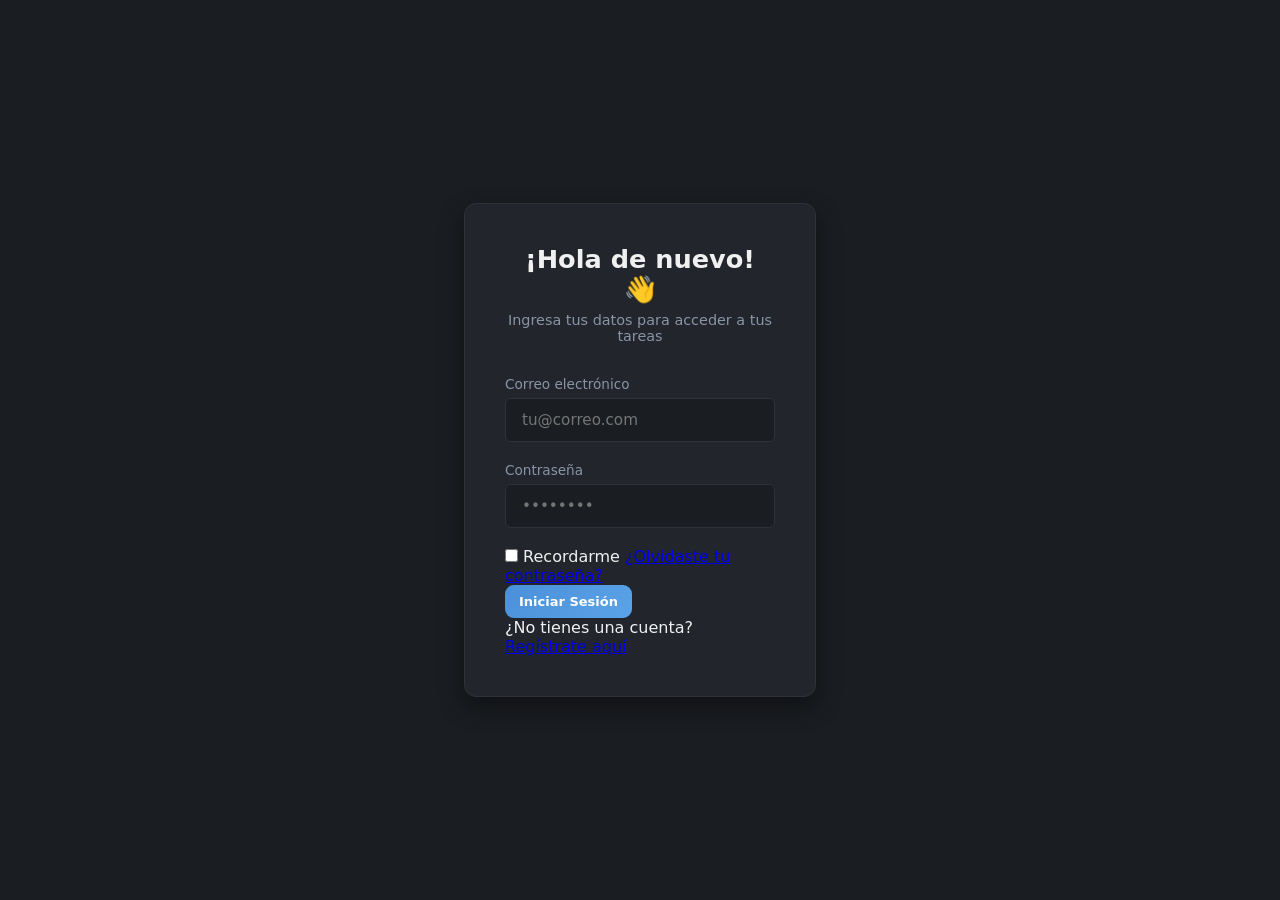
==== pages/login.html @ aa42f27d "Se agrego el inicio de sesion y cierre de sesion" ====
<!DOCTYPE html>
<html lang="es" data-theme="dark">
<head>
    <meta charset="UTF-8">
    <meta name="viewport" content="width=device-width, initial-scale=1.0">
    <title>Iniciar Sesión - Gestor de Tareas</title>
    <!-- Hojas de estilo saliendo a la raíz (../) -->
    <link rel="stylesheet" href="../css/styles.css">
    <link rel="stylesheet" href="../css/variables.css">
    <link rel="stylesheet" href="../css/login-styles.css">
</head>
<body class="login-page">

    <div class="login-container">
        <div class="login-card">
            <div class="login-header">
                <h2>¡Hola de nuevo! 👋</h2>
                <p>Ingresa tus datos para acceder a tus tareas</p>
            </div>

            <form id="loginForm" class="login-form">
                <div class="form-group">
                    <label for="email">Correo electrónico</label>
                    <input 
                        type="email" 
                        id="email" 
                        name="email" 
                        placeholder="tu@correo.com" 
                        required 
                        autocomplete="email"
                    >
                </div>

                <div class="form-group">
                    <label for="password">Contraseña</label>
                    <input 
                        type="password" 
                        id="password" 
                        name="password" 
                        placeholder="••••••••" 
                        required 
                        autocomplete="current-password"
                    >
                </div>

                <div class="form-options">
                    <label class="remember-me">
                        <input type="checkbox" id="remember">
                        <span>Recordarme</span>
                    </label>
                    <a href="#" class="forgot-password">¿Olvidaste tu contraseña?</a>
                </div>

                <button type="submit" class="btn-primary btn-block">Iniciar Sesión</button>
            </form>

            <div class="login-footer">
                <p>¿No tienes una cuenta? <a href="#">Regístrate aquí</a></p>
            </div>
        </div>
    </div>

    <!-- Vinculación del script login.js desde la carpeta /js -->
    <script type="module" src="../js/login.js"></script>
</body>
</html>
---- css/styles.css ----
/* ARCHIVO PRINCIPAL
   Une todos los módulos de estilos.
   Solo este archivo se enlaza en el HTML. */

@import url("variables.css");
@import url("layout.css");
@import url("sidebar.css");
@import url("header.css");
@import url("cards.css");
@import url("calendar.css");
@import url("modals.css");
@import url("responsive.css");
---- css/variables.css ----
/* TEMAS */
:root,
[data-theme="dark"] {
  --bg:           #2C2C2C;
  --surface:      #3A3A3A;
  --surface-2:    #444444;
  --border:       #505050;
  --border-2:     #606060;
  --text:         #E8E8E8;
  --text-muted:   #9A9A9A;
  --text-faint:   #666666;
  --accent:       #5BA3E8;
  --accent-2:     #7BB8F0;
  --accent-grad:  linear-gradient(135deg, #4A90D9, #5BA3E8);
  --accent-soft:  rgba(91,163,232,0.12);
  --accent-soft2: rgba(91,163,232,0.22);
  --danger:       #f87171;
  --success:      #34d399;
  --avatar-grad:  linear-gradient(135deg, #4A90D9, #7BB8F0);
  --shadow:       0 8px 32px rgba(0,0,0,0.4);
  --shadow-modal: 0 30px 70px rgba(0,0,0,0.6);
}

[data-theme="light"] {
  --bg:           #F0EBF8;
  --surface:      #FFFFFF;
  --surface-2:    #EAE3F5;
  --border:       #DDD5EE;
  --border-2:     #CCC2E0;
  --text:         #3D2C5E;
  --text-muted:   #7B6A9E;
  --text-faint:   #B8A8D8;
  --accent:       #9B7AC7;
  --accent-2:     #7D5BAF;
  --accent-grad:  linear-gradient(135deg, #7D5BAF, #9B7AC7);
  --accent-soft:  rgba(155,122,199,0.10);
  --accent-soft2: rgba(155,122,199,0.22);
  --danger:       #c0567a;
  --success:      #4caf8a;
  --avatar-grad:  linear-gradient(135deg, #9B7AC7, #C4A8E8);
  --shadow:       0 4px 20px rgba(61,44,94,0.10);
  --shadow-modal: 0 20px 60px rgba(61,44,94,0.18);
}

/* ===== RESET Y GLOBALES ===== */
*, *::before, *::after { box-sizing: border-box; }
body {
  margin: 0;
  font-family: Inter, system-ui, -apple-system, sans-serif;
  background: var(--bg);
  color: var(--text);
  transition: background 0.3s, color 0.3s;
}
button { cursor: pointer; background: transparent; border: none; color: inherit; }
input, textarea, select { font-family: inherit; }

/* EMPTY STATE (compartido) */
.empty-state {
  padding: 14px;
  background: var(--surface-2);
  border-radius: 8px;
  border: 1px dashed var(--border-2);
  text-align: center;
  color: var(--text-faint);
  font-size: 12px;
}

/* BADGES DE PRIORIDAD (compartido) */
.badge-alta   { background: rgba(248,113,113,0.15); color: #f87171; }
.badge-media  { background: rgba(251,191,36,0.15);  color: #fbbf24; }
.badge-baja   { background: rgba(52,211,153,0.15);  color: #34d399; }
---- css/login-styles.css ----
:root {
  --bg-color: #1a1d21;
  --card-bg: #22262c;
  --text-main: #f0f0f0;
  --text-muted: #8a94a6;
  --primary-blue: #3b82f6;
  --primary-hover: #2563eb;
  --error-red: #ef4444;
  --border-color: #2d3239;
}

* {
  box-sizing: border-box;
  margin: 0;
  padding: 0;
  font-family: system-ui, -apple-system, BlinkMacSystemFont, 'Segoe UI', Roboto, sans-serif;
}

body {
  background-color: var(--bg-color);
  color: var(--text-main);
  display: flex;
  justify-content: center;
  align-items: center;
  min-height: 100vh;
}

.login-container {
  width: 100%;
  max-width: 400px;
  padding: 1.5rem;
}

.login-card {
  background-color: var(--card-bg);
  border: 1px solid var(--border-color);
  border-radius: 12px;
  padding: 2.5rem;
  box-shadow: 0 10px 25px rgba(0, 0, 0, 0.4);
}

.login-header {
  text-align: center;
  margin-bottom: 2rem;
}

.login-header h2 {
  font-size: 1.6rem;
  margin-bottom: 0.5rem;
}

.login-header p {
  color: var(--text-muted);
  font-size: 0.9rem;
}

.form-group {
  margin-bottom: 1.2rem;
  display: flex;
  flex-direction: column;
}

.form-group label {
  font-size: 0.85rem;
  margin-bottom: 0.4rem;
  color: var(--text-muted);
}

.form-group input {
  background-color: var(--bg-color);
  border: 1px solid var(--border-color);
  border-radius: 6px;
  padding: 0.75rem 1rem;
  color: var(--text-main);
  font-size: 0.95rem;
  outline: none;
  transition: border-color 0.2s;
}

.form-group input:focus {
  border-color: var(--primary-blue);
}

.btn-login {
  width: 100%;
  background-color: var(--primary-blue);
  color: white;
  border: none;
  border-radius: 6px;
  padding: 0.75rem;
  font-size: 1rem;
  font-weight: 600;
  cursor: pointer;
  margin-top: 0.5rem;
  transition: background-color 0.2s;
}

.btn-login:hover {
  background-color: var(--primary-hover);
}

.error-message {
  background-color: rgba(239, 68, 68, 0.15);
  border: 1px solid var(--error-red);
  color: #fca5a5;
  padding: 0.75rem;
  border-radius: 6px;
  font-size: 0.85rem;
  margin-bottom: 1.2rem;
  text-align: center;
}
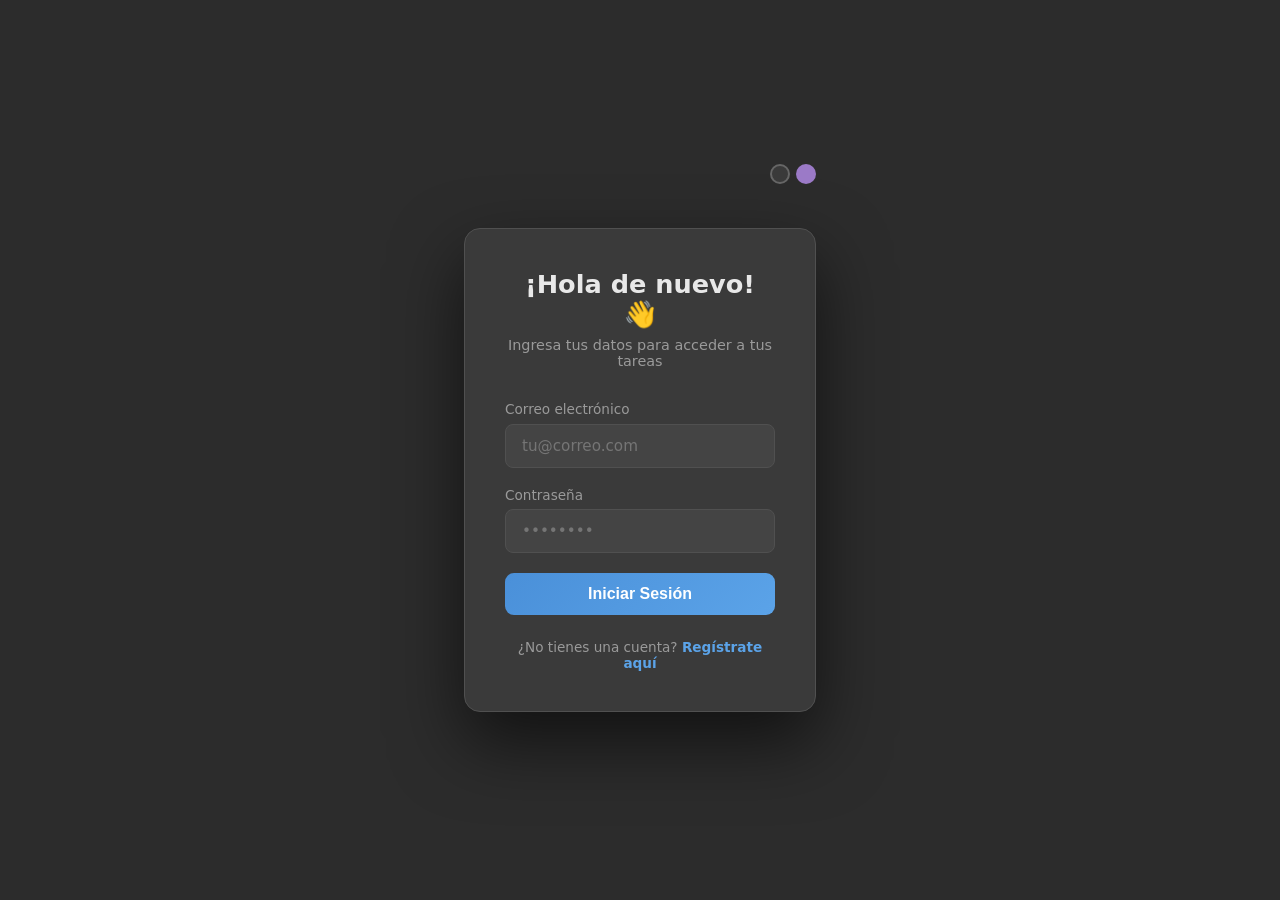
==== commit 121da05f: "Finalice la pantalla principal" ====
--- a/pages/login.html
+++ b/pages/login.html
@@ -4,63 +4,79 @@
     <meta charset="UTF-8">
     <meta name="viewport" content="width=device-width, initial-scale=1.0">
     <title>Iniciar Sesión - Gestor de Tareas</title>
-    <!-- Hojas de estilo saliendo a la raíz (../) -->
+
+    <!-- Aplica el tema guardado antes de pintar, para evitar parpadeo -->
+    <script>
+        document.documentElement.setAttribute('data-theme', localStorage.getItem('theme') || 'dark');
+    </script>
+
     <link rel="stylesheet" href="../css/styles.css">
-    <link rel="stylesheet" href="../css/variables.css">
     <link rel="stylesheet" href="../css/login-styles.css">
 </head>
 <body class="login-page">
 
     <div class="login-container">
+        <div class="login-theme-switcher">
+            <button class="theme-btn" data-theme="dark" title="Oscuro"></button>
+            <button class="theme-btn" data-theme="light" title="Claro"></button>
+        </div>
+
         <div class="login-card">
             <div class="login-header">
                 <h2>¡Hola de nuevo! 👋</h2>
                 <p>Ingresa tus datos para acceder a tus tareas</p>
             </div>
 
+            <div id="loginError" class="error-message" style="display:none;"></div>
+
             <form id="loginForm" class="login-form">
                 <div class="form-group">
                     <label for="email">Correo electrónico</label>
-                    <input 
-                        type="email" 
-                        id="email" 
-                        name="email" 
-                        placeholder="tu@correo.com" 
-                        required 
+                    <input
+                        type="email"
+                        id="email"
+                        name="email"
+                        placeholder="tu@correo.com"
+                        required
                         autocomplete="email"
                     >
                 </div>
 
                 <div class="form-group">
                     <label for="password">Contraseña</label>
-                    <input 
-                        type="password" 
-                        id="password" 
-                        name="password" 
-                        placeholder="••••••••" 
-                        required 
+                    <input
+                        type="password"
+                        id="password"
+                        name="password"
+                        placeholder="••••••••"
+                        required
                         autocomplete="current-password"
                     >
-                </div>
-
-                <div class="form-options">
-                    <label class="remember-me">
-                        <input type="checkbox" id="remember">
-                        <span>Recordarme</span>
-                    </label>
-                    <a href="#" class="forgot-password">¿Olvidaste tu contraseña?</a>
                 </div>
 
                 <button type="submit" class="btn-primary btn-block">Iniciar Sesión</button>
             </form>
 
             <div class="login-footer">
-                <p>¿No tienes una cuenta? <a href="#">Regístrate aquí</a></p>
+                <p>¿No tienes una cuenta? <a href="register.html">Regístrate aquí</a></p>
             </div>
         </div>
     </div>
 
-    <!-- Vinculación del script login.js desde la carpeta /js -->
     <script type="module" src="../js/login.js"></script>
+    <script>
+        document.querySelectorAll('.login-theme-switcher .theme-btn').forEach(btn => {
+            const saved = localStorage.getItem('theme') || 'dark';
+            if (btn.dataset.theme === saved) btn.classList.add('active');
+
+            btn.addEventListener('click', () => {
+                const theme = btn.dataset.theme;
+                document.documentElement.setAttribute('data-theme', theme);
+                localStorage.setItem('theme', theme);
+                document.querySelectorAll('.login-theme-switcher .theme-btn').forEach(b => b.classList.remove('active'));
+                btn.classList.add('active');
+            });
+        });
+    </script>
 </body>
 </html>
--- a/css/login-styles.css
+++ b/css/login-styles.css
@@ -1,42 +1,49 @@
-:root {
-  --bg-color: #1a1d21;
-  --card-bg: #22262c;
-  --text-main: #f0f0f0;
-  --text-muted: #8a94a6;
-  --primary-blue: #3b82f6;
-  --primary-hover: #2563eb;
-  --error-red: #ef4444;
-  --border-color: #2d3239;
-}
+/* login-styles.css — usa las variables del sistema de temas (variables.css) */
 
 * {
   box-sizing: border-box;
   margin: 0;
   padding: 0;
-  font-family: system-ui, -apple-system, BlinkMacSystemFont, 'Segoe UI', Roboto, sans-serif;
 }
 
-body {
-  background-color: var(--bg-color);
-  color: var(--text-main);
+body.login-page {
+  font-family: Inter, system-ui, -apple-system, sans-serif;
+  background-color: var(--bg);
+  color: var(--text);
   display: flex;
   justify-content: center;
   align-items: center;
   min-height: 100vh;
+  transition: background 0.3s, color 0.3s;
 }
 
 .login-container {
   width: 100%;
   max-width: 400px;
   padding: 1.5rem;
+  position: relative;
+}
+
+/* Selector de tema, arriba a la derecha */
+.login-theme-switcher {
+  position: absolute;
+  top: 0;
+  right: 1.5rem;
+  display: flex;
+  gap: 6px;
+}
+.login-theme-switcher .theme-btn {
+  width: 20px;
+  height: 20px;
 }
 
 .login-card {
-  background-color: var(--card-bg);
-  border: 1px solid var(--border-color);
-  border-radius: 12px;
+  background-color: var(--surface);
+  border: 1px solid var(--border);
+  border-radius: 16px;
   padding: 2.5rem;
-  box-shadow: 0 10px 25px rgba(0, 0, 0, 0.4);
+  box-shadow: var(--shadow-modal);
+  margin-top: 2.5rem;
 }
 
 .login-header {
@@ -47,6 +54,7 @@
 .login-header h2 {
   font-size: 1.6rem;
   margin-bottom: 0.5rem;
+  color: var(--text);
 }
 
 .login-header p {
@@ -67,45 +75,52 @@
 }
 
 .form-group input {
-  background-color: var(--bg-color);
-  border: 1px solid var(--border-color);
-  border-radius: 6px;
+  background-color: var(--surface-2);
+  border: 1px solid var(--border);
+  border-radius: 8px;
   padding: 0.75rem 1rem;
-  color: var(--text-main);
+  color: var(--text);
   font-size: 0.95rem;
   outline: none;
   transition: border-color 0.2s;
+  font-family: inherit;
 }
 
 .form-group input:focus {
-  border-color: var(--primary-blue);
+  border-color: var(--accent);
 }
 
-.btn-login {
+.btn-block {
+  margin-top: 0.5rem;
   width: 100%;
-  background-color: var(--primary-blue);
-  color: white;
-  border: none;
-  border-radius: 6px;
+  justify-content: center;
   padding: 0.75rem;
   font-size: 1rem;
-  font-weight: 600;
-  cursor: pointer;
-  margin-top: 0.5rem;
-  transition: background-color 0.2s;
-}
-
-.btn-login:hover {
-  background-color: var(--primary-hover);
 }
 
 .error-message {
-  background-color: rgba(239, 68, 68, 0.15);
-  border: 1px solid var(--error-red);
-  color: #fca5a5;
+  background-color: rgba(240, 82, 82, 0.12);
+  border: 1px solid var(--danger);
+  color: var(--danger);
   padding: 0.75rem;
-  border-radius: 6px;
+  border-radius: 8px;
   font-size: 0.85rem;
   margin-bottom: 1.2rem;
   text-align: center;
+}
+
+.login-footer {
+  text-align: center;
+  margin-top: 1.5rem;
+  font-size: 0.85rem;
+  color: var(--text-muted);
+}
+
+.login-footer a {
+  color: var(--accent);
+  text-decoration: none;
+  font-weight: 600;
+}
+.login-footer a:hover {
+  text-decoration: underline;
 }
